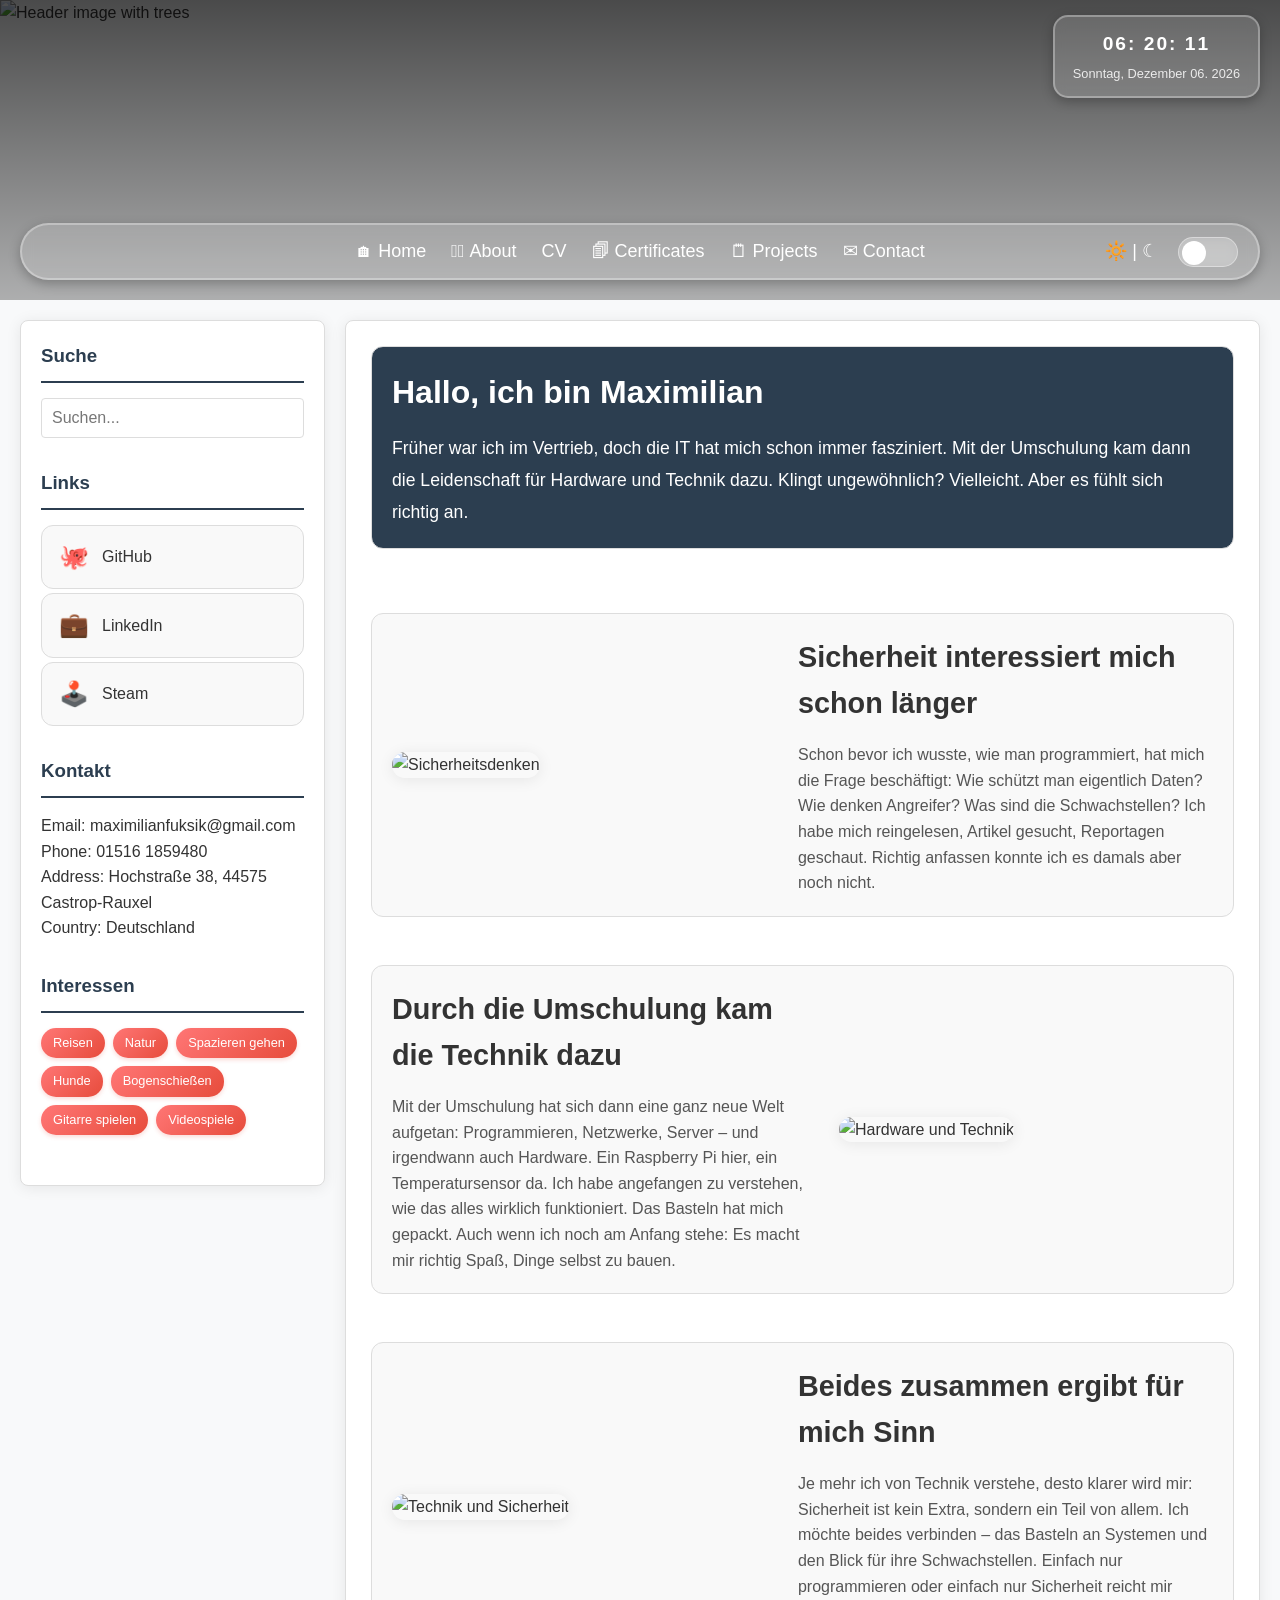
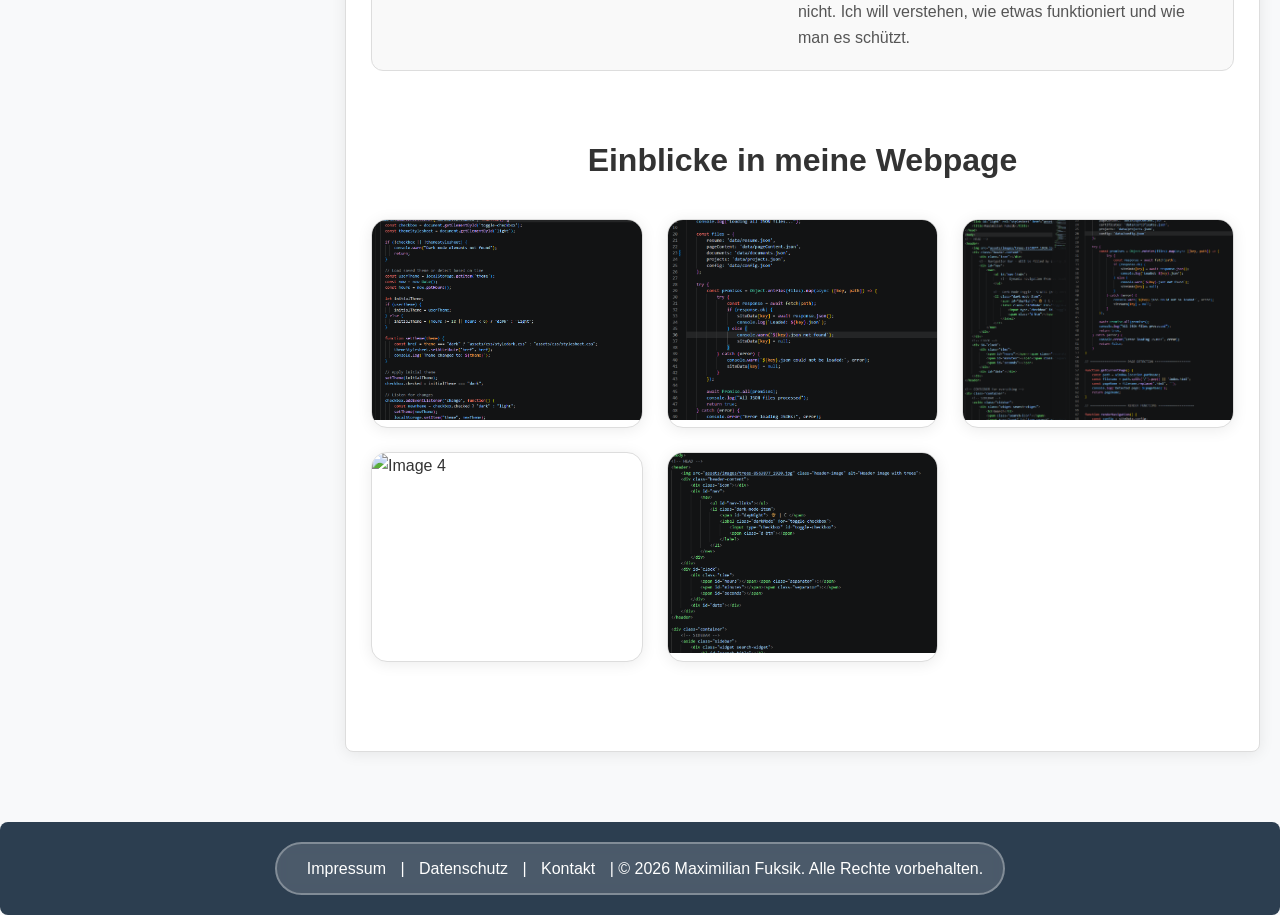
==== index.html @ 8849c00b "Clean Up. Merge JSON, Removed Crititcal Data." ====
<!DOCTYPE html>
<html lang="de">
<head>
    <meta charset="UTF-8">
    <meta name="viewport" content="width=device-width, initial-scale=1.0">
    <link id="light" rel="stylesheet" href="assets/css/stylesheet.css">
    <title>Maximilian Fuksik</title>
</head>
<body>
<!-- HEAD -->
<header>
    <img src="assets/images/trees-8563877_1920.jpg" class="header-image" alt="Header image with trees">
    <div class="header-content">
        <div class="icon"></div>
        <!-- Navigation Bar - Will be filled by config.json -->
        <div id="nav">
            <nav>
                <ul id="nav-links">
                    <!-- Dynamic navigation from cv-loader.js will go here -->
                </ul>
                
                <!-- Dark Mode Toggle - STATIC (only once in HTML) -->
                <li class="dark-mode-item">
                    <span id="dayNight"> 🔆 | ☾ </span>
                    <label class="darkMode" for="toggle-checkbox">
                        <input type="checkbox" id="toggle-checkbox">
                        <span class="d-btn"></span>
                    </label>
                </li>
            </nav>
        </div>
    </div>
    <!-- Clock -->
    <div id="clock">
        <div class="time">
            <span id="hours"></span><span class="separator">:</span>
            <span id="minutes"></span><span class="separator">:</span>
            <span id="seconds"></span>
        </div>
        <div id="date"></div>
    </div>
</header>

<!-- CONTAINER for everything -->
<div class="container">
    <!-- SIDEBAR -->
    <aside class="sidebar">
        <div class="widget search-widget">
            <h3 id="search-title"></h3>
            <span class="search-icon"></span>
            <input type="text" id="json-search" placeholder="">
        </div>

        <!-- SOCIAL MEDIA / PROFILE LINKS - Dynamic from config.json -->
        <div class="widget">
            <h3 id="links-title"></h3>
            <div id="social-links" class="profile-links">
                <!-- Dynamic social links from config.json -->
            </div>
        </div>
        
        <div class="widget">
            <h3 id="contact-title"></h3>
            <div id="json-contact"></div>
        </div>

        <div class="widget">
            <h3 id="interests-title"></h3>
            <div id="json-interests">
                <p class="json-loading"></p>
            </div>
        </div>
    </aside>

    <!-- MAIN -->
    <main>
        <div class="welcome">
            <h1 id="welcome-title"></h1>
            <p id="welcome-text"></p>
        </div>

        <section class="about-section" id="about-section-container">
            <!-- Dynamic about sections from pageContent.json -->
        </section>
        
        <section class="gallery">
            <h2 id="gallery-title"></h2>
            <div class="gallery-grid" id="gallery-grid">
                <div class="gallery-item"><img id="gallery-img-1" src="" alt="Image 1"></div>
                <div class="gallery-item"><img id="gallery-img-2" src="" alt="Image 2"></div>
                <div class="gallery-item"><img id="gallery-img-3" src="" alt="Image 3"></div>
                <div class="gallery-item"><img id="gallery-img-4" src="" alt="Image 4"></div>
                <div class="gallery-item"><img id="gallery-img-5" src="" alt="Image 5"></div>
            </div>
        </section>
    </main>
</div>

<!-- FOOTER - Dynamic from config.json -->
<footer>
    <p id="footer-links">
        <!-- Dynamic footer links from config.json -->
    </p>
</footer>

<script src="assets/js/cv-loader.js"></script>
<script src="assets/js/script.js"></script>

</body>
</html>
---- assets/css/stylesheet.css ----
/* Grundlegendes Styling */
:root {
    /* Primäre Farbpalette */
    --primary-color: #2c3e50;
    --secondary-color: #2c3e50;
    --accent-color: #e74c3c;
    
    /* Hintergrund Farben */
    --bg-color: #f8f9fa;
    --card-bg: #ffffff;
    --light-bg: #f9f9f9;
    
    /* Text Farben */
    --text-color: #333333;
    --text-light: #555555;
    --text-lighter: #777777;
    --text-on-dark: #ffffff;
    
    /* Border/Outline Farben */
    --border-color: #dddddd;
    --border-light: #eeeeee;
    
    /* Effekte */
    --shadow: 0 2px 15px rgba(0,0,0,0.08);
    --shadow-dark: 0 4px 12px rgba(0,0,0,0.25);
    --transition: all 0.3s ease;
    
    /* Spezielle Farben */
    --nav-bg: rgba(255, 255, 255, 0.15);
    --nav-border: rgba(255, 255, 255, 0.3);
    --clock-bg: rgba(255, 255, 255, 0.15);
    --footer-bg: var(--primary-color);
    --welcome-gradient: linear-gradient(135deg, var(--primary-color), var(--secondary-color));
    --header-gradient: linear-gradient(to bottom, rgba(0,0,0,0.7) 0%, rgba(0,0,0,0.3) 100%);
}

* {
    margin: 0;
    padding: 0;
    box-sizing: border-box;
    font-family: 'Segoe UI', Tahoma, Geneva, Verdana, sans-serif;
}

body {
    background-color: var(--bg-color);
    color: var(--text-color);
    line-height: 1.6;
    min-height: 100vh;
    display: flex;
    flex-direction: column;
}

/* Haupt-Container */
.container {
    max-width: 1800px;
    width: 100%;
    margin: 0 auto;
    display: grid;
    grid-template-columns: 1fr 3fr;
    grid-gap: 20px;
    padding: 0 20px;
    flex: 1;
}

/* Header */
header {
    width: 100%;
    position: relative;
    margin-bottom: 20px;
}

.header-image {
    width: 100%;
    height: 300px;
    object-fit: cover;
    display: block;
}

.header-content {
    position: absolute;
    top: 0;
    left: 0;
    width: 100%;
    height: 100%;
    display: flex;
    flex-direction: column;
    justify-content: space-between;
    padding: 20px;
    background: var(--header-gradient);
    color: var(--text-on-dark);
}

.icon {
    display: flex;
    flex-direction: column;
    gap: 8px;
}

.icon img {
    width: 50px;
    height: 50px;
    border-radius: 50%;
    background-color: var(--card-bg);
    padding: 2px;
}

.home-link {
    color: var(--text-on-dark);
    text-decoration: none;
    font-size: 18px;
    font-weight: 500;
}

/* Navigation */
#nav {
    background: var(--nav-bg);
    backdrop-filter: blur(6px);
    padding: 12px 20px;
    border-radius: 50px;
    border: 2px solid var(--nav-border);
    box-shadow: var(--shadow-dark);
    margin-top: 10px;
    position: relative;
}

#nav ul {
    display: flex;
    justify-content: center;
    align-items: center;
    list-style: none;
    gap: 25px;
    flex-wrap: nowrap;
    padding-left: 0;
    position: relative;
}

#nav ul li a {
    text-decoration: none;
    color: var(--text-on-dark);
    transition: color 0.3s;
    font-weight: 500;
    font-size: 18px;
    white-space: nowrap;
}

#nav ul li a:hover {
    color: var(--primary-color);
}

/* Darkmode Switch */
.dark-mode-item {
    position: absolute;
    right: 20px;
    top: 50%;
    transform: translateY(-50%);
    display: flex;
    align-items: center;
    gap: 10px;
    white-space: nowrap;
}

#dayNight {
    font-size: 18px;
    color: var(--text-on-dark);
    margin-right: 10px;
}

.darkMode {
    position: relative;
    display: inline-block;
    width: 60px;
    height: 30px;
}

.darkMode input {
    display: none;
}

.darkMode .d-btn {
    position: absolute;
    cursor: pointer;
    width: 100%;
    height: 100%;
    background-color: rgba(255, 255, 255, 0.2);
    backdrop-filter: blur(6px);
    border-radius: 30px;
    border: 1px solid rgba(255, 255, 255, 0.4);
    transition: background .3s;
}

.darkMode .d-btn::before {
    content: "";
    position: absolute;
    height: 24px;
    width: 24px;
    top: 3px;
    left: 3px;
    background: var(--card-bg);
    border-radius: 50%;
    transition: .3s;
}

.darkMode input:checked + .d-btn {
    background: rgba(0,0,0,0.3);
}

.darkMode input:checked + .d-btn:before {
    transform: translate(30px);
    background: var(--text-lighter); /*t c*/
}

/* Sidebar */
.sidebar {
    background-color: var(--card-bg);
    padding: 20px;
    border-radius: 8px;
    box-shadow: var(--shadow);
    grid-column: 1;
    height: fit-content;
    border: 1px solid var(--border-color);
}

.widget {
    margin-bottom: 30px;
}

.widget h3 {
    border-bottom: 2px solid var(--primary-color);
    padding-bottom: 10px;
    margin-bottom: 15px;
    color: var(--primary-color);
}

.search-widget {
    position: relative;
}

.search-widget input {
    padding-left: 40px;
    width: 100%;
    padding: 10px;
    border: 1px solid var(--border-color);
    border-radius: 4px;
    font-size: 16px;
    background-color: var(--card-bg);
    color: var(--text-color);
}

.search-widget input::placeholder {
    color: var(--text-lighter);
}

.search-icon {
    position: absolute;
    left: 12px;
    top: 10px;
    color: var(--text-lighter);
}

/* Main Content */
main {
    background-color: var(--card-bg);
    padding: 25px;
    border-radius: 8px;
    box-shadow: var(--shadow);
    grid-column: 2;
    margin-bottom: 30px;
    border: 1px solid var(--border-color);
}

h1, h2, h3, h4, h5, h6 {
    color: var(--text-color);
}

h2 {
    color: var(--primary-color);
    margin-bottom: 20px;
}

/* Welcome Section */
.welcome {
    margin-bottom: 40px;
    padding: 20px;
    background: var(--welcome-gradient);
    color: var(--text-on-dark);
    border-radius: 12px;
    border: 1px solid var(--border-color);
}

.welcome h1 {
    color: var(--text-on-dark);
    margin-bottom: 15px;
}

.welcome p {
    font-size: 1.1rem;
    line-height: 1.8;
    color: var(--text-on-dark);
}

/* About Section */
.about-section {
    display: flex;
    flex-direction: column;
    gap: 3rem;
    margin: 4rem 0;
}

.about-item {
    display: flex;
    align-items: center;
    gap: 2rem;
    flex-wrap: wrap;
    background-color: var(--light-bg);
    padding: 20px;
    border-radius: 12px;
    border: 1px solid var(--border-color);
}

.about-item.reverse {
    flex-direction: row-reverse;
}

.about-image {
    flex: 1 1 45%;
}

.about-image img {
    width: 100%;
    border-radius: 16px;
    box-shadow: var(--shadow);
    transition: var(--transition);
}

.about-image img:hover {
    transform: scale(1.03);
    box-shadow: 0 10px 25px rgba(0,0,0,0.25);
}

.about-text {
    flex: 1 1 50%;
}

.about-text h2 {
    font-size: 1.8rem;
    margin-bottom: 1rem;
    color: var(--text-color);
}

.about-text p {
    line-height: 1.6;
    color: var(--text-light);
}

/* Gallery */
.gallery {
    margin: 4rem 0;
}

.gallery h2 {
    text-align: center;
    margin-bottom: 2rem;
    font-size: 2rem;
    color: var(--text-color);
}

.gallery-grid {
    display: grid;
    grid-template-columns: repeat(auto-fit, minmax(250px, 1fr));
    gap: 1.5rem;
}

.gallery-item {
    overflow: hidden;
    border-radius: 16px;
    position: relative;
    box-shadow: var(--shadow);
    transition: var(--transition);
    background-color: var(--card-bg);
    border: 1px solid var(--border-color);
}

.gallery-item img {
    width: 100%;
    height: 200px;
    object-fit: cover;
    transition: var(--transition);
}

.gallery-item:hover {
    transform: translateY(-6px);
    box-shadow: var(--shadow-dark);
}

.gallery-item:hover img {
    transform: scale(1.08);
}

/* Buttons */
.btn, button {
    display: inline-block;
    background: var(--secondary-color);
    color: var(--text-on-dark);
    padding: 10px 20px;
    margin: 3px;
    border: none;
    border-radius: 6px;
    cursor: pointer;
    font-size: 16px;
    font-weight: 500;
    transition: var(--transition);
    text-align: center;
    text-decoration: none;
    width: fit-content;
    border: 1px solid var(--border-color);
}

.btn:hover, button:hover {
    background: var(--primary-color);
    transform: translateY(-2px);
    box-shadow: var(--shadow);
}

.btn-full {
    width: 100%;
}

/* Documents Section */
.documents-grid {
    display: grid;
    grid-template-columns: repeat(auto-fill, minmax(250px, 1fr));
    gap: 20px;
    margin-top: 20px;
}

.document-card {
    background: var(--light-bg);
    border-radius: 8px;
    overflow: hidden;
    box-shadow: var(--shadow);
    transition: var(--transition);
    border: 1px solid var(--border-color);
}

.document-card:hover {
    transform: translateY(-5px);
    box-shadow: var(--shadow-dark);
}

.document-icon {
    background: var(--primary-color);
    color: var(--text-on-dark);
    font-size: 2rem;
    padding: 20px;
    text-align: center;
}

.document-info {
    padding: 15px;
}

.document-info h4 {
    margin-bottom: 10px;
    color: var(--text-color);
}

.document-info p {
    color: var(--text-lighter);
}

.document-actions {
    display: flex;
    justify-content: space-between;
    margin-top: 10px;
}

/* Modal */
.modal {
    display: none;
    position: fixed;
    z-index: 1000;
    left: 0;
    top: 0;
    width: 100%;
    height: 100%;
    overflow: auto;
    background-color: rgba(0,0,0,0.7);
}

.modal-content {
    background-color: var(--card-bg);
    margin: 50px auto;
    padding: 20px;
    border-radius: 10px;
    width: 80%;
    max-width: 900px;
    position: relative;
    border: 1px solid var(--border-color);
    color: var(--text-color);
}

.close {
    color: var(--text-lighter);
    position: absolute;
    top: 10px;
    right: 20px;
    font-size: 28px;
    font-weight: bold;
    cursor: pointer;
}

.close:hover {
    color: var(--text-color);
}

/* Contact Form */
.form-group {
    margin-bottom: 20px;
}

.form-group label {
    display: block;
    margin-bottom: 8px;
    font-weight: bold;
    color: var(--text-color);
}

.form-group input, .form-group textarea {
    width: 100%;
    padding: 12px;
    border: 1px solid var(--border-color);
    border-radius: 4px;
    font-size: 1rem;
    background-color: var(--card-bg);
    color: var(--text-color);
}

.form-group input::placeholder,
.form-group textarea::placeholder {
    color: var(--text-lighter);
}

.form-group textarea {
    min-height: 150px;
    resize: vertical;
}

/* Upload Section */
.upload-section {
    margin-bottom: 30px;
}

.upload-area {
    border: 2px dashed var(--border-color);
    padding: 30px;
    text-align: center;
    border-radius: 8px;
    margin-bottom: 20px;
    transition: var(--transition);
    background-color: var(--light-bg);
}

.upload-area:hover {
    border-color: var(--primary-color);
    background-color: var(--bg-color);
}

.upload-icon {
    font-size: 3rem;
    color: var(--primary-color);
    margin-bottom: 15px;
}

/* Timeline Section */
.timeline-section {
    margin: 4rem 0;
    padding: 2rem;
}

.timeline-section h2 {
    text-align: center;
    margin-bottom: 2rem;
    font-size: 2rem;
    color: var(--text-color);
}

.timeline-box, .resume-documents {
    background: var(--card-bg);
    padding: 2rem;
    border-radius: 16px;
    box-shadow: var(--shadow-dark);
    width: 100%;
    border: 1px solid var(--border-color);
}

/* Horizontal Timeline */
.timeline-horizontal {
    display: flex;
    justify-content: space-between;
    align-items: center;
    position: relative;
    margin: 2rem 0;
    padding: 0 1rem;
}

.timeline-horizontal::before {
    content: '';
    position: absolute;
    top: 50%;
    left: 0;
    width: 100%;
    height: 3px;
    background: var(--primary-color);
    transform: translateY(-50%);
    z-index: 1;
}

.timeline-horizontal.second-row {
    margin-top: 6rem;
}

.timeline-item {
    position: relative;
    text-align: center;
    z-index: 2;
}

.timeline-year {
    width: 60px;
    height: 60px;
    line-height: 60px;
    border-radius: 50%;
    background: var(--card-bg);
    border: 3px solid var(--primary-color);
    font-weight: bold;
    color: var(--primary-color);
    cursor: pointer;
    margin: 0 auto;
    transition: var(--transition);
    z-index: 5;
}

.timeline-year:hover {
    background: var(--primary-color);
    color: var(--text-on-dark);
}

/* Tooltip */
.timeline-tooltip {
    display: none;
    position: absolute;
    top: 70px;
    left: 50%;
    transform: translateX(-50%);
    background: var(--light-bg);
    border: 1px solid var(--border-color);
    padding: 0.8rem 1rem;
    border-radius: 8px;
    box-shadow: var(--shadow);
    min-width: 220px;
    z-index: 10;
    color: var(--text-color);
}

.timeline-item:hover .timeline-tooltip {
    display: block;
    animation: fadeIn 0.3s ease;
}

@keyframes fadeIn {
    from { opacity: 0; transform: translateY(-10px) scale(0.95); }
    to { opacity: 1; transform: translateY(0) scale(1); }
}

/* Skills Section */
.skills-section {
    margin: 3rem 0;
    padding: 2rem;
    background: var(--card-bg);
    border-radius: 16px;
    box-shadow: var(--shadow-dark);
    border: 1px solid var(--border-color);
}

.skills-section h2 {
    text-align: center;
    margin-bottom: 2rem;
    font-size: 2rem;
    color: var(--text-color);
}

.skill-category {
    margin-bottom: 2rem;
}

.skill-category h3 {
    margin-bottom: 1rem;
    color: var(--primary-color);
    border-left: 5px solid var(--primary-color);
    padding-left: 10px;
    font-size: 1.2rem;
}

.skills-grid {
    display: grid;
    grid-template-columns: repeat(auto-fit, minmax(200px, 1fr));
    gap: 1.2rem 2rem;
}

.skill span {
    display: block;
    margin-bottom: 0.3rem;
    font-size: 0.95rem;
    font-weight: 500;
    color: var(--primary-color);
}

.skill-bar {
    background: var(--border-light);
    border-radius: 12px;
    overflow: hidden;
    height: 14px;
    position: relative;
}

.skill-progress {
    height: 100%;
    width: 0;
    background: linear-gradient(90deg, var(--primary-color), var(--secondary-color), var(--accent-color));
    border-radius: 12px;
    transition: var(--transition);
}

.skill:hover .skill-progress {
    filter: brightness(1.2);
    transform: scaleY(1.2);
}

/* Project Cards */
.projects-grid {
    display: grid;
    grid-template-columns: repeat(auto-fill, minmax(280px, 1fr));
    gap: 20px;
}

.project-card {
    background: var(--light-bg);
    border-radius: 8px;
    padding: 20px;
    border-left: 4px solid var(--primary-color);
    box-shadow: var(--shadow);
    transition: var(--transition);
    border: 1px solid var(--border-color);
}

.project-card:hover {
    transform: translateY(-5px);
    box-shadow: var(--shadow-dark);
}

.project-card h3 {
    color: var(--text-color);
    margin-bottom: 10px;
    font-size: 1.4rem;
}

.project-card p {
    font-size: 1rem;
    color: var(--text-light);
    line-height: 1.5;
}

/* Footer */
footer {
    text-align: center;
    padding: 20px;
    margin-top: 40px;
    background-color: var(--footer-bg);
    border-radius: 8px;
    width: 100%;
}

footer p {
    background: var(--nav-bg);
    backdrop-filter: blur(6px);
    border-radius: 50px;
    border: 2px solid var(--nav-border);
    padding: 12px 20px;
    display: inline-block;
    color: var(--text-on-dark);
    font-weight: 500;
    transition: var(--transition);
}

footer p a {
    text-decoration: none;
    color: var(--text-on-dark);
    margin: 0 10px;
    transition: var(--transition);
}

footer p a:hover {
    color: var(--primary-color);
}

/* Uhr */
#clock {
    position: absolute;
    top: 15px;
    right: 20px;
    background: var(--clock-bg);
    padding: 12px 18px;
    border-radius: 15px;
    color: var(--text-on-dark);
    text-align: center;
    box-shadow: var(--shadow-dark);
    border: 2px solid var(--nav-border);
    backdrop-filter: blur(6px);
    min-width: 120px;
}

#clock .time {
    font-size: 1.2rem;
    font-weight: 600;
    letter-spacing: 2px;
}

#clock #date {
    font-size: 0.8rem;
    margin-top: 4px;
    opacity: 0.85;
}

/* Responsive Anpassungen */
@media (max-width: 1200px) {
    .container {
        max-width: 100%;
    }
    
    #clock {
        right: 20px;
    }
}

@media (max-width: 992px) {
    .container {
        grid-template-columns: 1fr;
        grid-gap: 15px;
    }
    
    .sidebar {
        grid-column: 1;
        margin-bottom: 20px;
    }
    
    main {
        grid-column: 1;
    }
    
    #nav ul {
        flex-wrap: wrap;
        justify-content: center;
        gap: 15px;
        padding-right: 80px;
    }
    
    .dark-mode-item {
        position: absolute;
        right: 20px;
        top: 50%;
        transform: translateY(-50%);
    }
}

@media (max-width: 768px) {
    .header-image {
        height: 250px;
    }
    
    #nav {
        padding: 10px 15px;
        padding-right: 80px;
    }
    
    #nav ul {
        flex-direction: column;
        gap: 10px;
        padding-right: 0;
    }
    
    #nav ul li a {
        font-size: 16px;
    }
    
    .dark-mode-item {
        position: static;
        transform: none;
        justify-content: center;
        margin-top: 10px;
        order: 1;
        width: 100%;
    }
    
    #clock {
        position: relative;
        top: auto;
        right: auto;
        margin: 10px auto;
        display: inline-block;
    }
    
    .about-item, .about-item.reverse {
        flex-direction: column;
    }
    
    .about-image, .about-text {
        flex: 1 1 100%;
    }
    
    .gallery-grid {
        grid-template-columns: repeat(auto-fit, minmax(150px, 1fr));
    }
    
    .projects-grid, .documents-grid {
        grid-template-columns: 1fr;
    }
}

/* ============================================
   JSON CV STYLES - Für deine Bewerbungsseite
   ============================================ */

/* JSON Loading & Error States */
.json-loading {
    text-align: center;
    padding: 20px;
    color: var(--secondary-text, #666);
    font-style: italic;
    background: var(--card-bg, #f8f9fa);
    border-radius: 8px;
    margin: 10px 0;
    border: 1px dashed var(--border-color, #ddd);
}

.json-error {
    text-align: center;
    padding: 20px;
    color: #e74c3c;
    background: rgba(231, 76, 60, 0.1);
    border-radius: 8px;
    border-left: 4px solid #e74c3c;
    margin: 10px 0;
    font-weight: 500;
}

.json-success {
    color: #27ae60;
    text-align: center;
    padding: 15px;
    background: rgba(39, 174, 96, 0.1);
    border-radius: 8px;
    margin: 10px 0;
}

/* Persönliche Daten - JSON Version */
.json-personal-data p {
    margin: 8px 0;
    line-height: 1.5;
}

.json-personal-data strong {
    color: var(--text-color, #333);
    font-weight: 600;
}

/* Work Experience Items */
.work-item {
    background: var(--card-bg, #ffffff);
    padding: 20px;
    margin-bottom: 20px;
    border-radius: 10px;
    border-left: 4px solid var(--primary-color, #4db8ff);
    box-shadow: 0 2px 10px var(--shadow-color, rgba(0,0,0,0.08));
    transition: all 0.3s ease;
    position: relative;
    overflow: hidden;
}

.work-item:hover {
    transform: translateY(-2px);
    box-shadow: 0 4px 15px var(--shadow-color, rgba(0,0,0,0.12));
    border-left-width: 6px;
}

.work-item.last {
    margin-bottom: 0;
}

.work-item::before {
    content: '';
    position: absolute;
    top: 0;
    left: 0;
    width: 100%;
    height: 3px;
    background: linear-gradient(90deg, var(--primary-color, #4db8ff), transparent);
    opacity: 0.3;
}

.job-header h3 {
    margin: 0 0 8px 0;
    color: var(--text-color, #333);
    font-size: 1.2rem;
    font-weight: 600;
}

.job-meta {
    display: flex;
    flex-wrap: wrap;
    gap: 15px;
    margin-bottom: 15px;
    color: var(--secondary-text, #666);
    font-size: 0.95rem;
    align-items: center;
}

.job-meta .company {
    font-weight: 600;
    color: var(--primary-color, #4db8ff);
    background: rgba(77, 184, 255, 0.1);
    padding: 3px 10px;
    border-radius: 4px;
}

.job-meta .location::before,
.job-meta .period::before {
    margin-right: 5px;
    opacity: 0.7;
}

.job-responsibilities {
    margin: 0;
    padding-left: 20px;
    list-style-type: none;
}

.job-responsibilities li {
    margin-bottom: 8px;
    padding-left: 25px;
    position: relative;
    line-height: 1.5;
    color: var(--text-color, #555);
}

.job-responsibilities li::before {
    content: '▸';
    position: absolute;
    left: 0;
    color: var(--primary-color, #4db8ff);
    font-weight: bold;
}

/* Education Items */
.education-item {
    background: var(--card-bg, #ffffff);
    padding: 18px;
    margin-bottom: 15px;
    border-radius: 8px;
    border-left: 4px solid #36d399;
    box-shadow: 0 2px 8px var(--shadow-color, rgba(0,0,0,0.05));
    transition: all 0.3s ease;
}

.education-item:hover {
    transform: translateX(5px);
    box-shadow: 0 4px 12px var(--shadow-color, rgba(0,0,0,0.1));
}

.education-item.last {
    margin-bottom: 0;
}

.education-header h3 {
    margin: 0 0 8px 0;
    color: var(--text-color, #333);
    font-size: 1.1rem;
    font-weight: 600;
}

.education-meta {
    display: flex;
    justify-content: space-between;
    align-items: center;
    flex-wrap: wrap;
    gap: 10px;
    color: var(--secondary-text, #666);
    font-size: 0.9rem;
}

.education-meta .institution {
    font-weight: 600;
    color: #36d399;
    background: rgba(54, 211, 153, 0.1);
    padding: 2px 8px;
    border-radius: 4px;
}

.education-meta .period::before {
    content: '📅';
    margin-right: 5px;
    opacity: 0.7;
}

/* Skills Container */
.skills-container {
    background: var(--card-bg, #ffffff);
    padding: 20px;
    border-radius: 10px;
    box-shadow: 0 2px 10px var(--shadow-color, rgba(0,0,0,0.08));
}

.skills-category {
    margin-bottom: 25px;
    padding-bottom: 20px;
    border-bottom: 1px solid var(--border-color, #eee);
}

.skills-category:last-child {
    margin-bottom: 0;
    padding-bottom: 0;
    border-bottom: none;
}

.skills-category h4 {
    margin: 0 0 12px 0;
    color: var(--text-color, #333);
    font-size: 1.1rem;
    font-weight: 600;
    display: flex;
    align-items: center;
    gap: 8px;
}

.skills-category h4::after {
    content: '';
    flex: 1;
    height: 1px;
    background: var(--border-color, #eee);
    margin-left: 10px;
}

.skills-list {
    display: flex;
    flex-wrap: wrap;
    gap: 10px;
    margin-top: 5px;
}

/* Skill Tags - Unterschiedliche Farben für Kategorien */
.skill-tag {
    display: inline-block;
    padding: 6px 14px;
    border-radius: 20px;
    font-size: 0.85rem;
    font-weight: 500;
    transition: all 0.3s ease;
    cursor: default;
    border: 1px solid transparent;
}

/* Sprachen */
.skills-list.languages .skill-tag {
    background: linear-gradient(135deg, #4db8ff, #3498db);
    color: white;
    box-shadow: 0 2px 5px rgba(77, 184, 255, 0.3);
}

/* Software */
.skills-list.software .skill-tag {
    background: linear-gradient(135deg, #36d399, #27ae60);
    color: white;
    box-shadow: 0 2px 5px rgba(54, 211, 153, 0.3);
}

/* Abilities */
.skills-list.abilities .skill-tag {
    background: linear-gradient(135deg, #9b59b6, #8e44ad);
    color: white;
    box-shadow: 0 2px 5px rgba(155, 89, 182, 0.3);
}

.skill-tag:hover {
    transform: translateY(-2px);
    box-shadow: 0 4px 8px rgba(0,0,0,0.15);
}

/* Führerschein */
.license {
    color: var(--text-color, #333);
    font-weight: 500;
    padding: 8px 15px;
    background: var(--card-bg, #f8f9fa);
    border-radius: 8px;
    border-left: 4px solid #f39c12;
    display: inline-block;
}

/* Interests */
.interests-list {
    display: flex;
    flex-wrap: wrap;
    gap: 8px;
    margin-top: 10px;
}

.interest-tag {
    display: inline-block;
    padding: 5px 12px;
    background: linear-gradient(135deg, #ff7675, #e74c3c);
    color: white;
    border-radius: 15px;
    font-size: 0.8rem;
    transition: all 0.3s ease;
    cursor: default;
    box-shadow: 0 2px 4px rgba(231, 76, 60, 0.2);
}

.interest-tag:hover {
    transform: scale(1.05);
    box-shadow: 0 3px 6px rgba(231, 76, 60, 0.3);
}

/* Timeline mit JSON-Daten */
.timeline-item.has-data {
    background: rgba(77, 184, 255, 0.05);
    border: 1px solid rgba(77, 184, 255, 0.2);
    border-radius: 6px;
    padding: 10px;
    transition: all 0.3s ease;
}

.timeline-item.work-year {
    border-color: #4db8ff;
    background: rgba(77, 184, 255, 0.1);
}

.timeline-item.education-year {
    border-color: #36d399;
    background: rgba(54, 211, 153, 0.1);
}

.timeline-item.has-data:hover {
    transform: translateY(-3px);
    box-shadow: 0 4px 8px rgba(0,0,0,0.1);
    background: rgba(77, 184, 255, 0.15);
}

.timeline-item.has-data .timeline-year {
    color: var(--primary-color, #4db8ff);
    font-weight: 700;
    font-size: 1.1rem;
}

/* JSON Sections Container */
.work-experience-json,
.education-json,
.skills-json {
    background: var(--card-bg, #ffffff);
    border-radius: 12px;
    padding: 25px;
    margin-bottom: 25px;
    box-shadow: 0 4px 15px var(--shadow-color, rgba(0,0,0,0.1));
    border: 1px solid var(--border-color, #e0e0e0);
    position: relative;
    overflow: hidden;
}

.work-experience-json::before,
.education-json::before,
.skills-json::before {
    content: '';
    position: absolute;
    top: 0;
    left: 0;
    width: 100%;
    height: 4px;
    background: linear-gradient(90deg, var(--primary-color, #4db8ff), #36d399, #9b59b6);
}

.work-experience-json h2,
.education-json h2,
.skills-json h2 {
    color: var(--text-color, #333);
    margin-bottom: 20px;
    padding-bottom: 15px;
    border-bottom: 2px solid var(--border-color, #e0e0e0);
    font-size: 1.5rem;
    font-weight: 600;
    display: flex;
    align-items: center;
    gap: 10px;
}

/* ============================================
   SOCIAL LINKS STYLES - angepasst an deine Struktur
   ============================================ */

/* Container für die Social Links */
.profile-links {
    display: flex;
    flex-direction: column;
    gap: 4px;
    margin-top: 4px;
}

/* Jeder einzelne Social Link */
.profile-links a {
    display: flex;
    align-items: center;
    gap: 12px;
    padding: 12px 16px;
    background: var(--light-bg);
    border-radius: 12px;
    text-decoration: none;
    color: var(--text-color);
    font-weight: 500;
    transition: var(--transition);
    border: 1px solid var(--border-color);
    position: relative;
    overflow: hidden;
}

/* Überlauf-Effekt beim Hover */
.profile-links a::before {
    content: '';
    position: absolute;
    top: 0;
    left: 0;
    width: 0;
    height: 100%;
    background: rgba(0, 0, 0, 0.05);
    transition: width 0.3s ease;
    z-index: 0;
}

.profile-links a:hover::before {
    width: 100%;
}

.profile-links a:hover {
    transform: translateX(5px);
    border-color: var(--primary-color);
}

/* Icon innerhalb des Links */
.profile-links a .social-icon {
    font-size: 1.5rem;
    min-width: 32px;
    text-align: center;
    z-index: 1;
}

/* Text / Name des Links */
.profile-links a .social-name {
    flex: 1;
    z-index: 1;
}

/* ===== Individuelle Hover-Farben für verschiedene Plattformen ===== */
.profile-links a[data-platform="github"]:hover {
    border-color: #333;
    background: #333;
    color: white;
}

.profile-links a[data-platform="linkedin"]:hover {
    border-color: #0077b5;
    background: #0077b5;
    color: white;
}

.profile-links a[data-platform="email"]:hover {
    border-color: #ea4335;
    background: #ea4335;
    color: white;
}

.profile-links a[data-platform="x"]:hover,
.profile-links a[data-platform="twitter"]:hover {
    border-color: #000;
    background: #000;
    color: white;
}

/* Fallback für andere Plattformen */
.profile-links a:hover {
    background: var(--primary-color);
    color: var(--text-on-dark);
    border-color: var(--primary-color);
}

/* ===== Responsive Anpassungen ===== */
@media (max-width: 768px) {
    .profile-links a {
        padding: 10px 14px;
    }
    
    .profile-links a .social-icon {
        font-size: 1.3rem;
        min-width: 28px;
    }
}




/* Responsive Design für JSON Sections */
@media (max-width: 768px) {
    .work-item,
    .education-item,
    .skills-container {
        padding: 15px;
    }
    
    .job-meta {
        flex-direction: column;
        gap: 8px;
        align-items: flex-start;
    }
    
    .education-meta {
        flex-direction: column;
        align-items: flex-start;
        gap: 5px;
    }
    
    .skills-list {
        gap: 8px;
    }
    
    .skill-tag,
    .interest-tag {
        font-size: 0.8rem;
        padding: 5px 10px;
    }
    
    .work-experience-json,
    .education-json,
    .skills-json {
        padding: 20px;
    }
    
    .work-experience-json h2,
    .education-json h2,
    .skills-json h2 {
        font-size: 1.3rem;
    }
}

/* Animationen */
@keyframes fadeIn {
    from {
        opacity: 0;
        transform: translateY(10px);
    }
    to {
        opacity: 1;
        transform: translateY(0);
    }
}

.work-item,
.education-item,
.skills-category,
.timeline-item.has-data {
    animation: fadeIn 0.5s ease forwards;
}

/* Verzögerte Animationen für Items */
.work-item:nth-child(1) { animation-delay: 0.1s; }
.work-item:nth-child(2) { animation-delay: 0.2s; }
.work-item:nth-child(3) { animation-delay: 0.3s; }
.work-item:nth-child(4) { animation-delay: 0.4s; }
.work-item:nth-child(5) { animation-delay: 0.5s; }

.education-item:nth-child(1) { animation-delay: 0.2s; }
.education-item:nth-child(2) { animation-delay: 0.3s; }
.education-item:nth-child(3) { animation-delay: 0.4s; }
.education-item:nth-child(4) { animation-delay: 0.5s; }

/* Print Styles */
@media print {
    .work-item,
    .education-item,
    .skills-container {
        break-inside: avoid;
        box-shadow: none;
        border: 1px solid #ddd;
    }
    
    .skill-tag,
    .interest-tag {
        background: #f5f5f5 !important;
        color: #333 !important;
        box-shadow: none !important;
        border: 1px solid #ddd !important;
    }
}
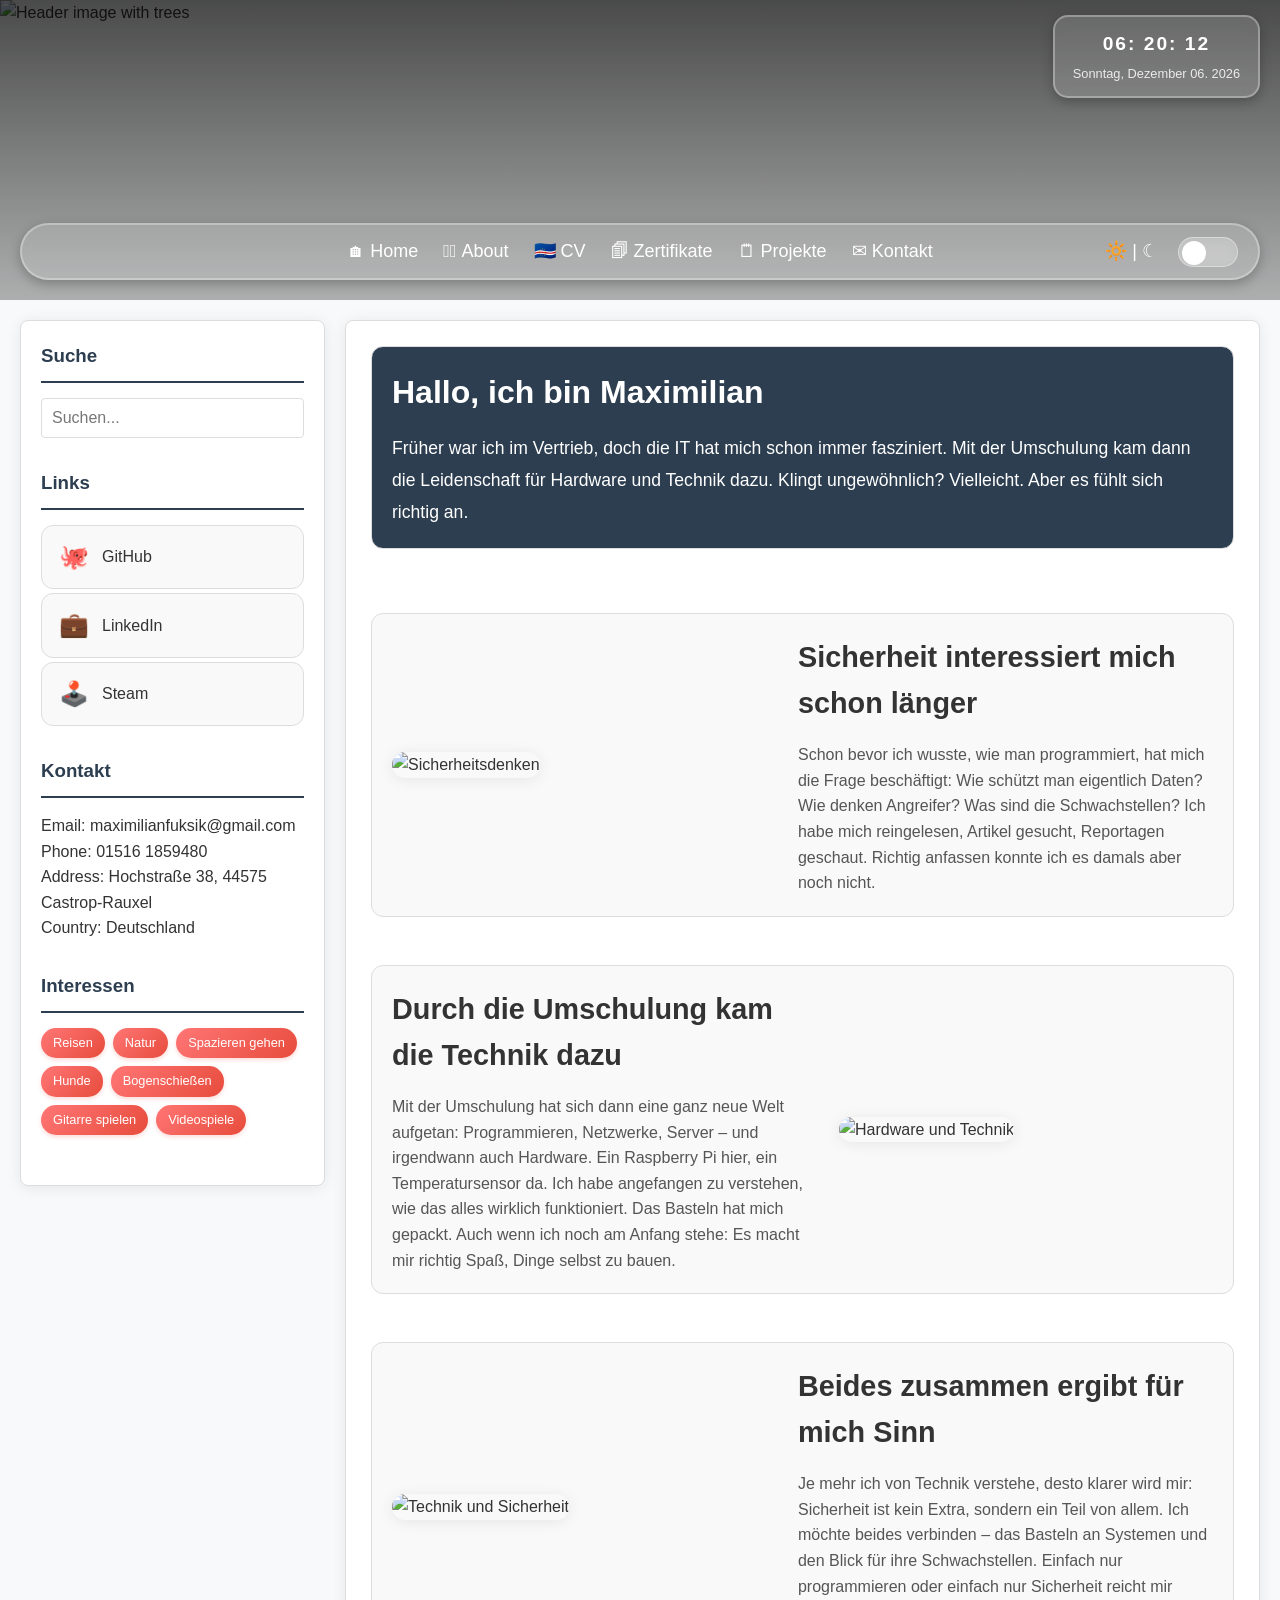
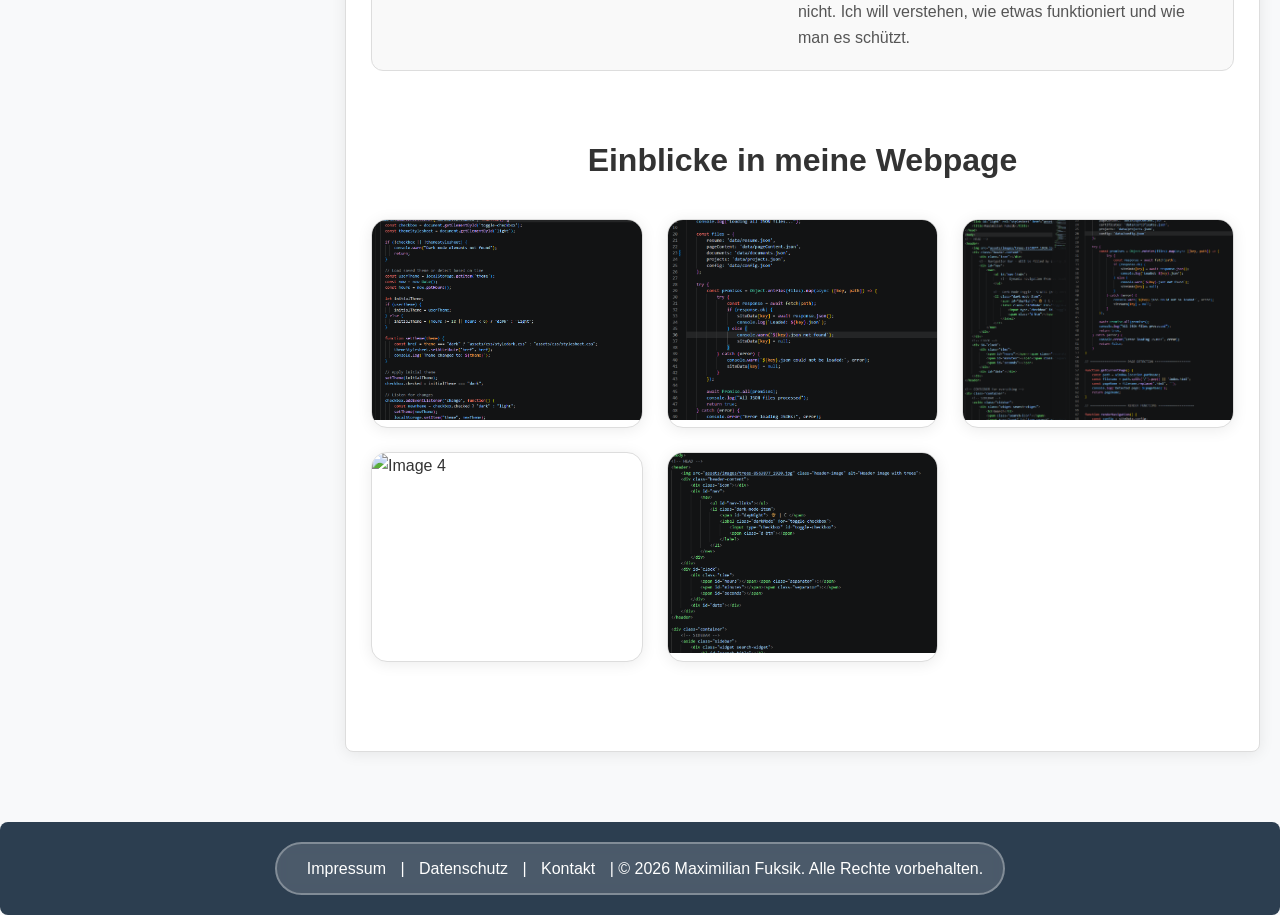
==== commit a322b226: "Update Favicon all pages" ====
--- a/index.html
+++ b/index.html
@@ -3,6 +3,7 @@
 <head>
     <meta charset="UTF-8">
     <meta name="viewport" content="width=device-width, initial-scale=1.0">
+    <link rel="icon" type="image/x-icon" href="assets/images/favicon.ico">
     <link id="light" rel="stylesheet" href="assets/css/stylesheet.css">
     <title>Maximilian Fuksik</title>
 </head>
--- a/assets/css/stylesheet.css
+++ b/assets/css/stylesheet.css
@@ -803,6 +803,115 @@
     color: var(--primary-color);
 }
 
+/* ============================================
+   IMPRESSUM & DATENSCHUTZ STYLES
+   ============================================ */
+
+/* Content Box für Impressum und Datenschutz */
+.content-box {
+    background: var(--card-bg);
+    padding: 25px;
+    border-radius: 12px;
+    box-shadow: var(--shadow);
+    border: 1px solid var(--border-color);
+}
+
+.content-box h1 {
+    color: var(--primary-color);
+    margin-bottom: 30px;
+    padding-bottom: 15px;
+    border-bottom: 2px solid var(--primary-color);
+    font-size: 2rem;
+}
+
+/* Impressum Section */
+.impressum-section {
+    margin-bottom: 30px;
+}
+
+.impressum-section h2 {
+    color: var(--primary-color);
+    margin-bottom: 15px;
+    font-size: 1.3rem;
+}
+
+.impressum-section h3 {
+    color: var(--text-color);
+    margin: 15px 0 10px 0;
+    font-size: 1.1rem;
+}
+
+.impressum-details {
+    padding-left: 15px;
+    border-left: 3px solid var(--primary-color);
+}
+
+.impressum-details p {
+    margin: 8px 0;
+    line-height: 1.6;
+    color: var(--text-light);
+}
+
+/* Datenschutz Section */
+.datenschutz-section {
+    margin-bottom: 35px;
+}
+
+.datenschutz-section h2 {
+    color: var(--primary-color);
+    margin-bottom: 15px;
+    font-size: 1.3rem;
+}
+
+.datenschutz-section h3 {
+    color: var(--text-color);
+    margin: 15px 0 10px 0;
+    font-size: 1.1rem;
+}
+
+.datenschutz-details {
+    padding-left: 15px;
+    border-left: 3px solid var(--primary-color);
+}
+
+.datenschutz-details p {
+    margin: 8px 0;
+    line-height: 1.6;
+    color: var(--text-light);
+}
+
+.datenschutz-details ul {
+    margin: 10px 0 10px 20px;
+    padding-left: 0;
+}
+
+.datenschutz-details li {
+    margin: 5px 0;
+    line-height: 1.5;
+    color: var(--text-light);
+}
+
+/* Responsive Anpassungen für Impressum & Datenschutz */
+@media (max-width: 768px) {
+    .content-box {
+        padding: 15px;
+    }
+    
+    .content-box h1 {
+        font-size: 1.6rem;
+    }
+    
+    .impressum-section h2,
+    .datenschutz-section h2 {
+        font-size: 1.2rem;
+    }
+    
+    .impressum-details,
+    .datenschutz-details {
+        padding-left: 10px;
+    }
+}
+
 /* Uhr */
 #clock {
     position: absolute;
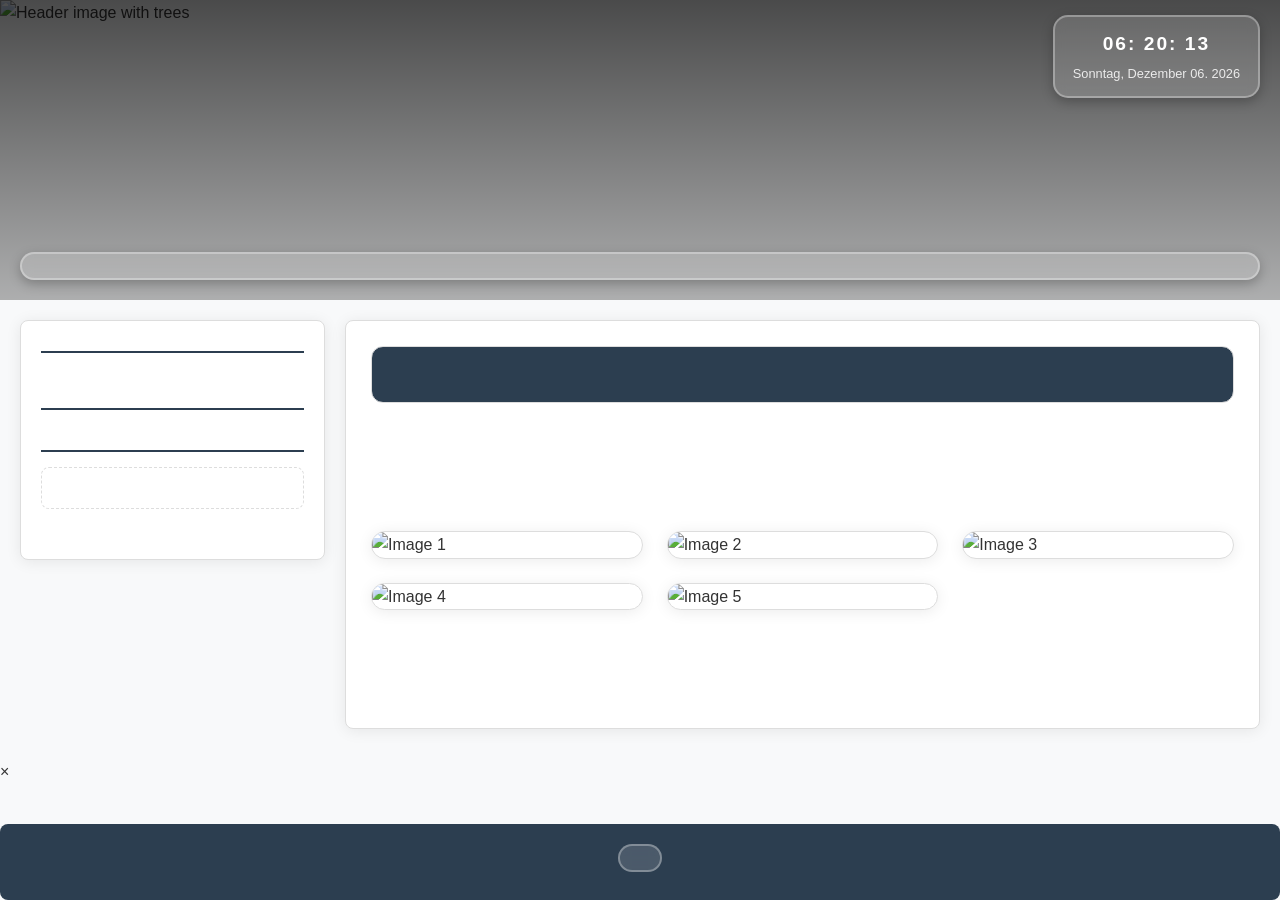
==== commit 1b0d42c6: "removed Searchbar" ====
--- a/index.html
+++ b/index.html
@@ -19,15 +19,6 @@
                 <ul id="nav-links">
                     <!-- Dynamic navigation from cv-loader.js will go here -->
                 </ul>
-                
-                <!-- Dark Mode Toggle - STATIC (only once in HTML) -->
-                <li class="dark-mode-item">
-                    <span id="dayNight"> 🔆 | ☾ </span>
-                    <label class="darkMode" for="toggle-checkbox">
-                        <input type="checkbox" id="toggle-checkbox">
-                        <span class="d-btn"></span>
-                    </label>
-                </li>
             </nav>
         </div>
     </div>
@@ -46,11 +37,7 @@
 <div class="container">
     <!-- SIDEBAR -->
     <aside class="sidebar">
-        <div class="widget search-widget">
-            <h3 id="search-title"></h3>
-            <span class="search-icon"></span>
-            <input type="text" id="json-search" placeholder="">
-        </div>
+
 
         <!-- SOCIAL MEDIA / PROFILE LINKS - Dynamic from config.json -->
         <div class="widget">
@@ -97,6 +84,13 @@
     </main>
 </div>
 
+<!-- Lightbox Modal -->
+<div id="lightbox" class="lightbox">
+    <span class="lightbox-close">&times;</span>
+    <img class="lightbox-content" id="lightbox-img">
+    <div class="lightbox-caption" id="lightbox-caption"></div>
+</div>
+
 <!-- FOOTER - Dynamic from config.json -->
 <footer>
     <p id="footer-links">
